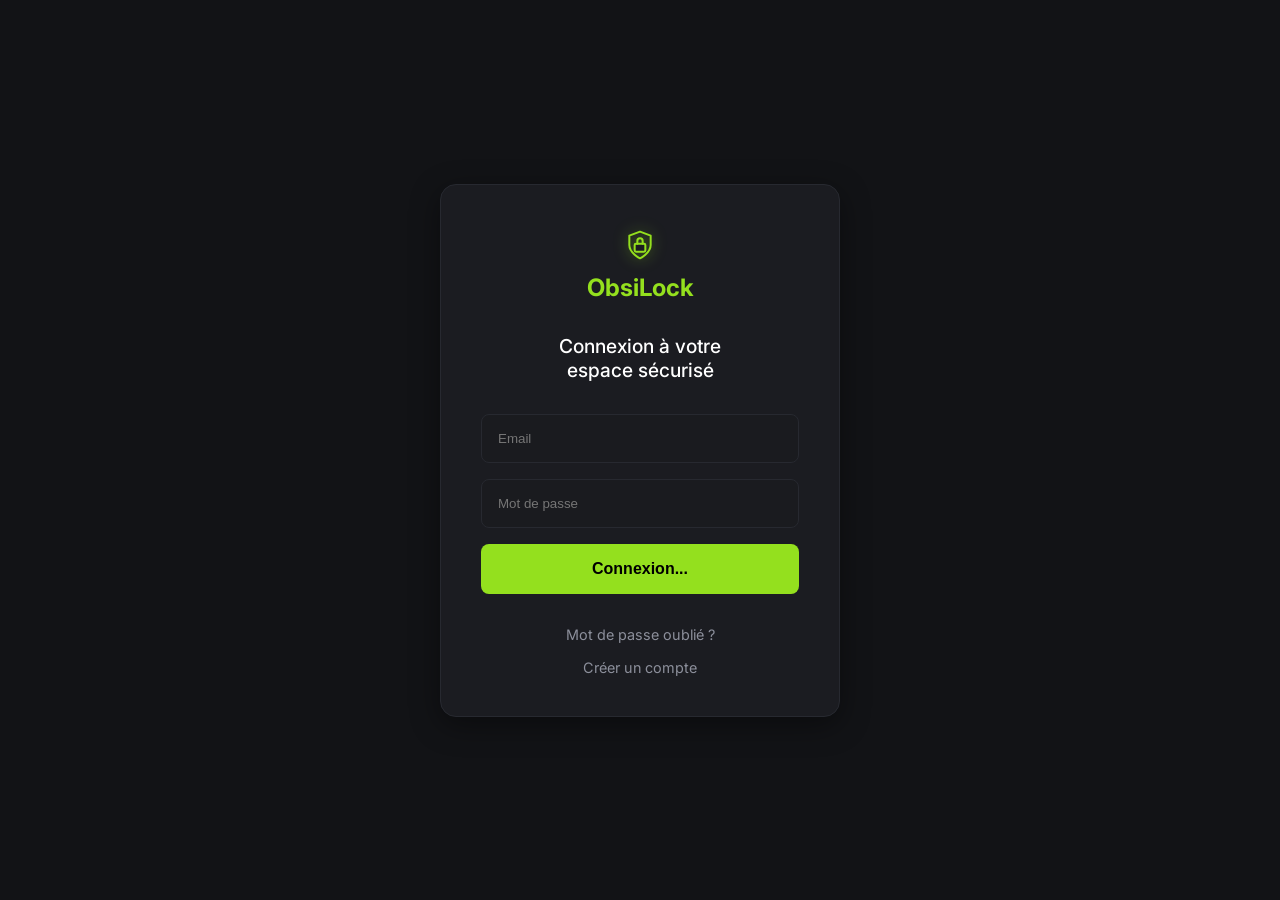
==== public/ui/index.html @ 06d2499e "feat: Client Lourd JavaFX - Design Cyber Dark, vrai Backend & Compte rendu" ====
<!DOCTYPE html>
<html lang="fr">

<head>
    <meta charset="UTF-8">
    <meta name="viewport" content="width=device-width, initial-scale=1.0">
    <title>ObsiLock - Coffre-Fort Sécurisé</title>
    <link rel="stylesheet" href="css/style.css?v=5">
    <link href="https://fonts.googleapis.com/css2?family=Inter:wght@400;500;600;700&display=swap" rel="stylesheet">
</head>

<body>
    <!-- AUTH SCREEN -->
    <div id="auth-screen" class="auth-container">
        <div class="auth-card">
            <div class="brand-icon" style="margin-bottom: 2rem;">
                <svg viewBox="0 0 24 24" fill="none" stroke="#94E01E" stroke-width="1.5" stroke-linecap="round"
                    stroke-linejoin="round">
                    <path d="M12 22s8-4 8-10V5l-8-3-8 3v7c0 6 8 10 8 10z"></path>
                    <rect x="8" y="11" width="8" height="6" rx="1" fill="#1b1c21"></rect>
                    <path d="M10 11V9a2 2 0 1 1 4 0v2"></path>
                </svg>
                <div class="brand-text" style="font-size:1.5rem; letter-spacing:0;">ObsiLock</div>
            </div>

            <h2 id="auth-title" style="font-size: 1.2rem; margin-bottom: 2rem; font-weight: 500;">Connexion à
                votre<br>espace sécurisé</h2>

            <form id="login-form" class="auth-form">
                <input type="email" id="email" placeholder="Email" required autocomplete="email">
                <input type="password" id="password" placeholder="Mot de passe" required
                    autocomplete="current-password">
                <button type="submit" class="btn-solid" id="submit-btn">Connexion...</button>
            </form>

            <div style="margin-top: 2rem; font-size: 0.9rem; color: var(--text-secondary);">
                <a href="#" style="color: inherit; text-decoration: none; display: block; margin-bottom: 1rem;">Mot de
                    passe oublié ?</a>
                <a href="#" style="color: inherit; text-decoration: none;" onclick="toggleAuthMode()">Créer un
                    compte</a>
            </div>
        </div>
    </div>

    <!-- MAIN APP LAYOUT -->
    <div id="app" class="hidden">

        <!-- SIDEBAR -->
        <aside class="sidebar">
            <div class="brand-icon">
                <svg viewBox="0 0 24 24" fill="none" stroke="#94E01E" stroke-width="1.5" stroke-linecap="round"
                    stroke-linejoin="round">
                    <path d="M12 22s8-4 8-10V5l-8-3-8 3v7c0 6 8 10 8 10z"></path>
                    <rect x="8" y="11" width="8" height="6" rx="1" fill="#17181c"></rect>
                    <path d="M10 11V9a2 2 0 1 1 4 0v2"></path>
                </svg>
                <div class="brand-text">ObsiLock</div>
            </div>

            <div class="nav-menu">
                <!-- Dashboard (Active) -->
                <div class="nav-link active" onclick="switchView('dashboard')" title="Dashboard">
                    <svg viewBox="0 0 24 24">
                        <path d="M3 3v18h18" />
                        <path d="M18 9l-5 5-4-4-5 5" />
                    </svg>
                </div>
                <!-- Folders -->
                <div class="nav-link" onclick="switchView('explorer')" title="Mes Dossiers" id="nav-explorer">
                    <svg viewBox="0 0 24 24">
                        <path d="M22 19a2 2 0 0 1-2 2H4a2 2 0 0 1-2-2V5a2 2 0 0 1 2-2h5l2 3h9a2 2 0 0 1 2 2z" />
                    </svg>
                </div>
                <!-- Files -->
                <div class="nav-link" onclick="alert('Vue fichiers globaux (Mock)')" title="Tous les Fichiers">
                    <svg viewBox="0 0 24 24">
                        <path d="M14 2H6a2 2 0 0 0-2 2v16a2 2 0 0 0 2 2h12a2 2 0 0 0 2-2V8z" />
                        <polyline points="14 2 14 8 20 8" />
                    </svg>
                </div>
                <!-- Open Book -->
                <div class="nav-link" onclick="alert('Documentation / Wiki')" title="Guide">
                    <svg viewBox="0 0 24 24">
                        <path d="M2 3h6a4 4 0 0 1 4 4v14a3 3 0 0 0-3-3H2z" />
                        <path d="M22 3h-6a4 4 0 0 0-4 4v14a3 3 0 0 1 3-3h7z" />
                    </svg>
                </div>
                <!-- Star -->
                <div class="nav-link" onclick="alert('Favoris')" title="Favoris">
                    <svg viewBox="0 0 24 24">
                        <polygon
                            points="12 2 15.09 8.26 22 9.27 17 14.14 18.18 21.02 12 17.77 5.82 21.02 7 14.14 2 9.27 8.91 8.26 12 2" />
                    </svg>
                </div>
                <!-- Trash -->
                <div class="nav-link" onclick="alert('Corbeille')" title="Corbeille">
                    <svg viewBox="0 0 24 24">
                        <polyline points="3 6 5 6 21 6" />
                        <path d="M19 6v14a2 2 0 0 1-2 2H7a2 2 0 0 1-2-2V6m3 0V4a2 2 0 0 1 2-2h4a2 2 0 0 1 2 2v2" />
                        <line x1="10" y1="11" x2="10" y2="17" />
                        <line x1="14" y1="11" x2="14" y2="17" />
                    </svg>
                </div>
            </div>

            <div class="nav-bottom">
                <div class="nav-link" onclick="logout()" title="Déconnexion (Settings temporaire)">
                    <svg viewBox="0 0 24 24">
                        <circle cx="12" cy="12" r="3" />
                        <path
                            d="M19.4 15a1.65 1.65 0 0 0 .33 1.82l.06.06a2 2 0 0 1 0 2.83 2 2 0 0 1-2.83 0l-.06-.06a1.65 1.65 0 0 0-1.82-.33 1.65 1.65 0 0 0-1 1.51V21a2 2 0 0 1-2 2 2 2 0 0 1-2-2v-.09A1.65 1.65 0 0 0 9 19.4a1.65 1.65 0 0 0-1.82.33l-.06.06a2 2 0 0 1-2.83 0 2 2 0 0 1 0-2.83l.06-.06a1.65 1.65 0 0 0 .33-1.82 1.65 1.65 0 0 0-1.51-1H3a2 2 0 0 1-2-2 2 2 0 0 1 2-2h.09A1.65 1.65 0 0 0 4.6 9a1.65 1.65 0 0 0-.33-1.82l-.06-.06a2 2 0 0 1 0-2.83 2 2 0 0 1 2.83 0l.06.06a1.65 1.65 0 0 0 1.82.33H9a1.65 1.65 0 0 0 1-1.51V3a2 2 0 0 1 2-2 2 2 0 0 1 2 2v.09a1.65 1.65 0 0 0 1 1.51 1.65 1.65 0 0 0 1.82-.33l.06-.06a2 2 0 0 1 2.83 0 2 2 0 0 1 0 2.83l-.06.06a1.65 1.65 0 0 0-.33 1.82V9a1.65 1.65 0 0 0 1.51 1H21a2 2 0 0 1 2 2 2 2 0 0 1-2 2h-.09a1.65 1.65 0 0 0-1.51 1z" />
                    </svg>
                </div>
            </div>
        </aside>

        <!-- MAIN CONTENT CONTAINER -->
        <main class="main-area">

            <!-- HEADER -->
            <header class="top-header">
                <div class="badge-tab" id="header-badge">Dashboard</div>
                <div class="title-row">
                    <h1 id="header-title">DashBoard</h1>
                    <div class="search-box">
                        <svg viewBox="0 0 24 24">
                            <circle cx="11" cy="11" r="8" />
                            <line x1="21" y1="21" x2="16.65" y2="16.65" />
                        </svg>
                        <input type="text" placeholder="Rechercher">
                    </div>
                </div>
            </header>

            <!-- ================= VIEW: DASHBOARD ================= -->
            <div id="view-dashboard" class="view-section active dashboard-scroll">
                <div class="dash-grid">

                    <!-- Dossier Widget -->
                    <div class="card">
                        <div class="card-header">
                            <h2 class="card-title">Dossier</h2>
                            <p class="card-subtitle" id="dash-folder-count">0 dossiers</p>
                        </div>
                        <div class="card-items-row" id="dash-folders">
                            <!-- JS Inject -->
                        </div>
                        <button class="btn-outline" onclick="openModal('folder-modal')">Ajouter un nouveau
                            dossier</button>
                    </div>

                    <!-- Fichier Widget -->
                    <div class="card">
                        <div class="card-header">
                            <h2 class="card-title">Fichier</h2>
                            <p class="card-subtitle" id="dash-file-count">0 fichiers</p>
                        </div>
                        <div class="card-items-row" id="dash-files">
                            <!-- JS Inject -->
                        </div>
                        <button class="btn-outline" onclick="document.getElementById('file-input').click()">Ajouter un
                            nouveau fichier</button>
                    </div>

                    <!-- Activité Récence -->
                    <div class="card">
                        <div class="card-header">
                            <h2 class="card-title">Activité récente</h2>
                        </div>
                        <div class="activity-list" id="activity-list" style="flex:1;">
                            <!-- JS Inject -->
                        </div>
                    </div>

                    <!-- Partages / Envois Widget -->
                    <div class="card">
                        <div class="card-header">
                            <h2 class="card-title">Consulter mes envois <span
                                    style="color:var(--primary); font-size:1.2rem;">🔗</span></h2>
                        </div>
                        <div class="card-items-row" id="dash-shares" style="flex:1;">
                            <!-- JS Inject -->
                        </div>
                        <button class="btn-outline" onclick="alert('Vue partages complet')">Consulter</button>
                    </div>
                </div>

                <!-- Quota Bar placed exactly as in mockup -->
                <div class="quota-area">
                    <span class="quota-text" id="quota-label">0go/1go</span>
                    <div class="quota-track">
                        <div class="quota-fill" id="quota-fill"></div>
                    </div>
                </div>
            </div>

            <!-- ================= VIEW: EXPLORER ================= -->
            <div id="view-explorer" class="view-section dashboard-scroll">
                <div class="explorer-header">
                    <h2 class="card-title" id="explorer-path">Mes Dossiers</h2>
                    <div class="explorer-actions">
                        <button class="btn-outline" onclick="goUpFolder()" id="btn-back"
                            style="display:none; width:auto; padding:0.5rem 1rem;">⬅ Retour</button>
                        <button class="btn-outline" onclick="openModal('folder-modal')"
                            style="width:auto; padding:0.5rem 1rem;">Nouveau Dossier</button>
                        <button class="btn-outline" onclick="document.getElementById('file-input').click()"
                            style="width:auto; padding:0.5rem 1rem;">Nouveau Fichier</button>
                    </div>
                </div>

                <!-- Table / Grid for Explorer -->
                <div class="card" style="flex:1; padding: 0;">
                    <table class="data-table">
                        <thead>
                            <tr>
                                <th>Nom</th>
                                <th>Taille</th>
                                <th>Date de modification</th>
                            </tr>
                        </thead>
                        <tbody id="explorer-body">
                            <!-- JS Inject -->
                        </tbody>
                    </table>
                </div>
            </div>

            <!-- GLOBAL FOOTER (Present on all views for Uploads) -->
            <footer class="bottom-footer">
                <h3 class="footer-title">Envoyer un dossier/fichier</h3>
                <div class="footer-actions">
                    <button class="footer-btn" onclick="openModal('folder-modal')">Envoyer un dossier</button>
                    <button class="footer-btn" onclick="document.getElementById('file-input').click()">Envoyer un
                        fichier</button>
                    <input type="file" id="file-input" class="hidden">
                    <input type="file" id="folder-input" class="hidden" webkitdirectory directory>
                </div>
            </footer>
        </main>
    </div>

    <!-- MODALS OVERLAYS -->

    <!-- Modal: Créer un dossier -->
    <div id="folder-modal" class="modal-overlay hidden">
        <div class="modal-content">
            <div class="modal-header">
                <h3 style="font-size:1.2rem; font-weight:500;">Créer un dossier</h3>
                <button style="background:none;border:none;color:var(--text-secondary);font-size:1.5rem;cursor:pointer;"
                    onclick="closeModal('folder-modal')">×</button>
            </div>
            <form id="create-folder-form" class="auth-form">
                <input type="text" id="folder-name" placeholder="Nom du dossier" required>
                <button type="submit" class="btn-solid" style="margin-top:1rem;">Créer</button>
            </form>
        </div>
    </div>

    <!-- Modal: File Details -->
    <div id="file-modal" class="modal-overlay hidden">
        <div class="modal-content">
            <div class="modal-header">
                <h3 id="file-modal-title" style="font-size:1.2rem; font-weight:500; word-break:break-all;">Fichier</h3>
                <button style="background:none;border:none;color:var(--text-secondary);font-size:1.5rem;cursor:pointer;"
                    onclick="closeModal('file-modal')">×</button>
            </div>
            <div style="margin-bottom: 2rem; color: var(--text-secondary); font-size: 0.9rem;">
                <p style="margin-bottom:0.5rem;"><strong>Taille:</strong> <span id="file-modal-size"
                        style="color:#fff;"></span></p>
                <p style="margin-bottom:0.5rem;"><strong>Modifié le:</strong> <span id="file-modal-date"
                        style="color:#fff;"></span></p>
                <p><strong>Version Actuelle:</strong> <span id="file-modal-version" style="color:#fff;"></span></p>
            </div>
            <div style="display:flex; flex-direction:column; gap:1rem;">
                <button class="btn-outline" id="btn-download-file">📥 Télécharger (Décrypté)</button>
                <button class="btn-outline" id="btn-share-file">🔗 Créer un Lien</button>
                <button class="btn-outline" id="btn-delete-file" style="border-color: #ff4757; color: #ff4757;">🗑
                    Supprimer</button>
            </div>
        </div>
    </div>

    <!-- Modal: Partage -->
    <div id="share-modal" class="modal-overlay hidden">
        <div class="modal-content">
            <div class="modal-header">
                <h3 style="font-size:1.2rem; font-weight:500;">Créer un partage</h3>
                <button style="background:none;border:none;color:var(--text-secondary);font-size:1.5rem;cursor:pointer;"
                    onclick="closeModal('share-modal')">×</button>
            </div>
            <form id="create-share-form" class="auth-form">
                <input type="text" id="share-label" placeholder="Description courte (ex: Pour le projet X)" required>
                <input type="number" id="share-max-uses" placeholder="Nombre max. de téléchargements" min="1" max="100">
                <button type="submit" class="btn-solid" style="margin-top:1rem;">Générer le lien sécurisé</button>
            </form>
        </div>
    </div>

    <!-- Modal: Résultat partage -->
    <div id="share-result-modal" class="modal-overlay hidden">
        <div class="modal-content" style="text-align: center;">
            <div class="modal-header">
                <h3 style="font-size:1.2rem; font-weight:500;">Lien Sécurisé Créé !</h3>
                <button style="background:none;border:none;color:var(--text-secondary);font-size:1.5rem;cursor:pointer;"
                    onclick="closeModal('share-result-modal')">×</button>
            </div>
            <p style="color: var(--text-secondary); margin-bottom: 1.5rem; font-size: 0.9rem;">Votre ressource est prête
                à être partagée.</p>
            <input type="text" id="share-url-result" readonly
                style="width:100%; padding:1rem; border-radius:8px; background:var(--bg-input); border:1px solid var(--border-color); color:var(--primary); text-align:center; font-weight:bold; outline:none; margin-bottom:1.5rem;">
            <button class="btn-outline" onclick="copyShareUrl()">📋 Copier le lien</button>
        </div>
    </div>

    <script src="js/app.js?v=6"></script>
</body>

</html>
---- public/ui/css/style.css ----
:root {
    --bg-app: #121316;
    --bg-sidebar: #17181c;
    --bg-card: #1b1c21;
    --bg-item: #212328;
    --bg-input: #1a1b1f;
    --border-color: #272930;
    --primary: #94E01E;
    /* Neon lime green */
    --primary-hover: #a5f02c;
    --text-primary: #FFFFFF;
    --text-secondary: #8c8f9b;
    --text-inactive: #4d515c;
    --shadow: 0 8px 30px rgba(0, 0, 0, 0.4);
    --sidebar-w: 80px;
}

* {
    margin: 0;
    padding: 0;
    box-sizing: border-box;
}

body {
    font-family: 'Inter', system-ui, sans-serif;
    background-color: var(--bg-app);
    color: var(--text-primary);
    height: 100vh;
    overflow: hidden;
}

/* Scrollbar */
::-webkit-scrollbar {
    width: 6px;
}

::-webkit-scrollbar-track {
    background: transparent;
}

::-webkit-scrollbar-thumb {
    background: #333;
    border-radius: 10px;
}

::-webkit-scrollbar-thumb:hover {
    background: var(--primary);
}

/* --- LAYOUT PARENT --- */
#app {
    width: 100vw;
    height: 100vh;
    display: flex;
}

/* --- SIDEBAR --- */
.sidebar {
    width: var(--sidebar-w);
    background: var(--bg-sidebar);
    display: flex;
    flex-direction: column;
    align-items: center;
    padding: 1.5rem 0;
    border-right: 1px solid var(--border-color);
    z-index: 10;
}

.brand-icon {
    display: flex;
    flex-direction: column;
    align-items: center;
    margin-bottom: 2rem;
    gap: 0.5rem;
}

.brand-icon svg {
    width: 32px;
    height: 40px;
    filter: drop-shadow(0 0 8px rgba(148, 224, 30, 0.4));
}

.brand-text {
    color: var(--primary);
    font-size: 0.75rem;
    font-weight: 700;
}

.nav-menu {
    display: flex;
    flex-direction: column;
    gap: 1.5rem;
    width: 100%;
    align-items: center;
    flex-grow: 1;
}

.nav-link {
    width: 40px;
    height: 40px;
    display: flex;
    justify-content: center;
    align-items: center;
    color: var(--text-inactive);
    border-radius: 10px;
    cursor: pointer;
    transition: all 0.2s;
}

.nav-link svg {
    width: 20px;
    height: 20px;
    stroke: currentColor;
    fill: none;
    stroke-width: 2;
    stroke-linecap: round;
    stroke-linejoin: round;
}

.nav-link:hover {
    color: var(--text-secondary);
}

.nav-link.active {
    color: var(--primary);
    /* In the screenshot it has a slight background or just green icon */
    background: transparent;
}

.nav-link.active svg {
    stroke-width: 2.5;
}

.nav-bottom {
    display: flex;
    flex-direction: column;
    gap: 1.5rem;
}

/* --- MAIN CONTENT AREA --- */
.main-area {
    flex: 1;
    display: flex;
    flex-direction: column;
    height: 100vh;
    background: var(--bg-app);
}

/* Header */
.top-header {
    padding: 1.5rem 2.5rem 1rem;
}

.badge-tab {
    display: inline-block;
    padding: 0.2rem 1rem;
    border: 1px solid var(--primary);
    border-radius: 12px;
    color: var(--text-primary);
    font-size: 0.7rem;
    margin-bottom: 1.5rem;
}

.title-row {
    display: flex;
    justify-content: space-between;
    align-items: center;
}

.title-row h1 {
    font-size: 2.5rem;
    font-weight: 500;
    letter-spacing: -0.5px;
}

.search-box {
    position: relative;
    width: 350px;
}

.search-box input {
    width: 100%;
    background: var(--bg-card);
    border: none;
    padding: 0.9rem 1rem 0.9rem 2.5rem;
    border-radius: 8px;
    color: white;
    font-size: 0.9rem;
    outline: none;
}

.search-box svg {
    position: absolute;
    left: 0.8rem;
    top: 50%;
    transform: translateY(-50%);
    width: 18px;
    height: 18px;
    stroke: var(--primary);
    fill: none;
    stroke-width: 2;
}

/* VIEW ARCHITECTURE */
.view-section {
    display: none;
    flex: 1;
    flex-direction: column;
    overflow: hidden;
}

.view-section.active {
    display: flex;
}

/* --- DASHBOARD VIEW --- */
.dashboard-scroll {
    flex: 1;
    overflow-y: auto;
    padding: 0 2.5rem 2.5rem;
}

.dash-grid {
    display: grid;
    grid-template-columns: repeat(2, 1fr);
    gap: 1.5rem;
    margin-bottom: 2rem;
}

.card {
    background: var(--bg-card);
    border-radius: 16px;
    padding: 1.5rem;
    display: flex;
    flex-direction: column;
    box-shadow: var(--shadow);
}

.card-header {
    margin-bottom: 1.5rem;
}

.card-title {
    font-size: 1.4rem;
    font-weight: 500;
}

.card-subtitle {
    font-size: 0.9rem;
    color: var(--text-secondary);
    margin-top: 0.3rem;
}

.card-items-row {
    display: flex;
    gap: 1rem;
    margin-bottom: 1.5rem;
    overflow-x: auto;
    padding-bottom: 0.5rem;
}

.item-box {
    background: var(--bg-item);
    border-radius: 12px;
    padding: 1rem 0.5rem;
    min-width: 85px;
    display: flex;
    flex-direction: column;
    align-items: center;
    cursor: pointer;
    transition: all 0.2s;
}

.item-box:hover {
    background: rgba(148, 224, 30, 0.05);
}

.item-box svg {
    width: 32px;
    height: 32px;
    stroke: var(--primary);
    fill: none;
    stroke-width: 1.5;
    margin-bottom: 0.8rem;
}

.item-box .item-name {
    font-size: 0.75rem;
    color: var(--text-primary);
    margin-bottom: 0.3rem;
    white-space: nowrap;
    overflow: hidden;
    text-overflow: ellipsis;
    width: 100%;
    text-align: center;
}

.item-box .item-meta {
    font-size: 0.65rem;
    color: var(--text-secondary);
}

.btn-outline {
    width: 100%;
    padding: 0.8rem;
    background: transparent;
    border: 1px solid var(--primary);
    color: #fff;
    border-radius: 8px;
    cursor: pointer;
    font-size: 0.85rem;
    transition: all 0.2s;
}

.btn-outline:hover {
    background: var(--primary);
    color: #000;
}

/* Activity List */
.activity-row {
    display: flex;
    align-items: center;
    justify-content: space-between;
    margin-bottom: 1.2rem;
}

.activity-row:last-child {
    margin-bottom: 0;
}

.act-left {
    display: flex;
    align-items: center;
    gap: 1rem;
    color: var(--text-primary);
    font-size: 0.9rem;
}

.act-left svg {
    width: 20px;
    height: 20px;
    stroke: var(--text-secondary);
    fill: none;
}

.act-time {
    color: var(--text-secondary);
    font-size: 0.8rem;
}

/* Quota Area */
.quota-area {
    display: flex;
    align-items: center;
    justify-content: center;
    gap: 1rem;
    margin-top: 1rem;
    margin-bottom: 2rem;
}

.quota-text {
    font-size: 0.8rem;
    color: var(--text-secondary);
}

.quota-track {
    width: 250px;
    height: 6px;
    background: var(--border-color);
    border-radius: 3px;
    overflow: hidden;
}

.quota-fill {
    height: 100%;
    background: var(--primary);
    width: 40%;
    box-shadow: 0 0 10px rgba(148, 224, 30, 0.5);
}

/* Bottom Footer (Envoyer) */
.bottom-footer {
    border-top: 1px solid var(--border-color);
    background: var(--bg-app);
    padding: 2rem;
    display: flex;
    flex-direction: column;
    align-items: center;
}

.footer-title {
    font-size: 1.2rem;
    font-weight: 400;
    margin-bottom: 1.5rem;
    text-decoration: underline;
    text-underline-offset: 4px;
    text-decoration-color: var(--text-secondary);
}

.footer-actions {
    display: flex;
    gap: 1.5rem;
}

.footer-btn {
    padding: 0.8rem 2.5rem;
    background: transparent;
    border: 1px solid var(--primary);
    color: #fff;
    border-radius: 8px;
    cursor: pointer;
    font-size: 0.9rem;
    transition: all 0.2s;
}

.footer-btn:hover {
    background: var(--primary);
    color: #000;
}

/* --- EXPLORER VIEW (List View) --- */
.explorer-header {
    display: flex;
    justify-content: space-between;
    align-items: center;
    margin-bottom: 1rem;
}

.explorer-actions {
    display: flex;
    gap: 1rem;
}

.data-table {
    width: 100%;
    border-collapse: collapse;
}

.data-table th,
.data-table td {
    padding: 1rem;
    text-align: left;
    border-bottom: 1px solid var(--border-color);
}

.data-table th {
    color: var(--text-secondary);
    font-weight: 500;
    font-size: 0.85rem;
}

.data-table tr:hover {
    background: var(--bg-card);
}

.data-table td {
    font-size: 0.9rem;
    cursor: pointer;
}

.table-icon-name {
    display: flex;
    align-items: center;
    gap: 0.8rem;
}

/* --- AUTH MODALS & TOASTS (Legacy but adapted) --- */
.auth-container {
    position: fixed;
    top: 0;
    left: 0;
    right: 0;
    bottom: 0;
    background: var(--bg-app);
    display: flex;
    justify-content: center;
    align-items: center;
    z-index: 2000;
}

.auth-card {
    width: 100%;
    max-width: 400px;
    text-align: center;
    padding: 2.5rem;
    background: var(--bg-card);
    border-radius: 16px;
    border: 1px solid var(--border-color);
    box-shadow: var(--shadow);
}

.auth-form input {
    width: 100%;
    padding: 1rem;
    margin-bottom: 1rem;
    background: var(--bg-input);
    border: 1px solid var(--border-color);
    border-radius: 8px;
    color: white;
    outline: none;
}

.auth-form input:focus {
    border-color: var(--primary);
}

.btn-solid {
    width: 100%;
    padding: 1rem;
    background: var(--primary);
    color: #000;
    border: none;
    border-radius: 8px;
    font-weight: 600;
    cursor: pointer;
    font-size: 1rem;
}

.modal-overlay {
    position: fixed;
    top: 0;
    left: 0;
    right: 0;
    bottom: 0;
    background: rgba(0, 0, 0, 0.8);
    display: flex;
    justify-content: center;
    align-items: center;
    z-index: 3000;
}

.modal-content {
    background: var(--bg-card);
    border: 1px solid var(--border-color);
    border-radius: 16px;
    padding: 2rem;
    width: 90%;
    max-width: 450px;
    position: relative;
}

.modal-header {
    display: flex;
    justify-content: space-between;
    margin-bottom: 1.5rem;
}

.toast {
    position: fixed;
    top: 2rem;
    right: 2rem;
    background: var(--bg-card);
    color: white;
    padding: 1rem 1.5rem;
    border-radius: 8px;
    border-left: 4px solid var(--primary);
    z-index: 4000;
    box-shadow: var(--shadow);
    transition: opacity 0.3s;
}

.toast-error {
    border-left-color: #ff4757;
}

.hidden {
    display: none !important;
}
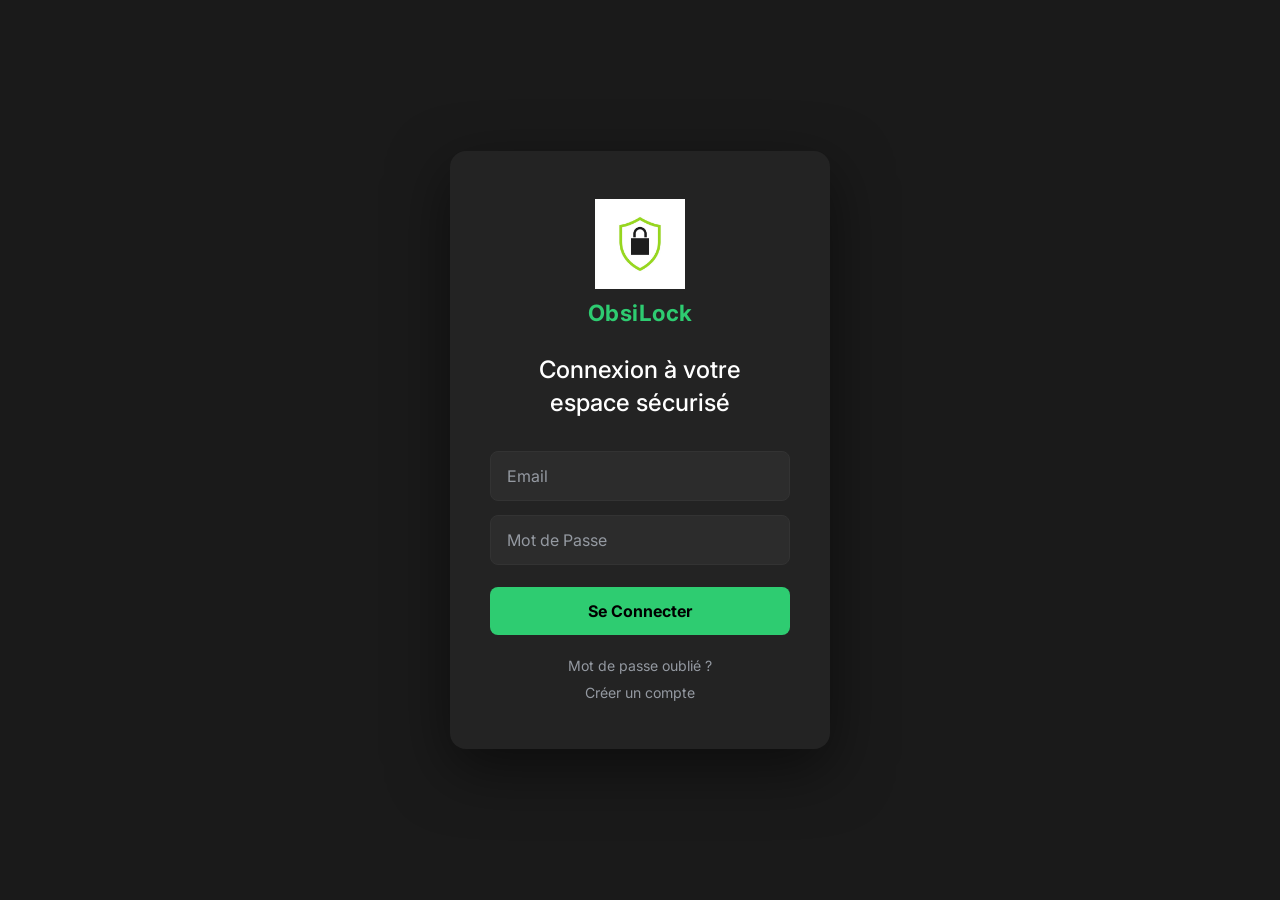
==== commit 369cf691: "feat: système de corbeille complet et refonte esthétique de l'UI - Ajout de la suppression réversibl" ====
--- a/public/ui/index.html
+++ b/public/ui/index.html
@@ -4,315 +4,603 @@
 <head>
     <meta charset="UTF-8">
     <meta name="viewport" content="width=device-width, initial-scale=1.0">
-    <title>ObsiLock - Coffre-Fort Sécurisé</title>
-    <link rel="stylesheet" href="css/style.css?v=5">
-    <link href="https://fonts.googleapis.com/css2?family=Inter:wght@400;500;600;700&display=swap" rel="stylesheet">
+    <title>ObsiLock — DashBoard</title>
+    <link href="https://fonts.googleapis.com/css2?family=Inter:wght@300;400;500;600;700&display=swap" rel="stylesheet">
+    <style>
+        * {
+            margin: 0;
+            padding: 0;
+            box-sizing: border-box;
+        }
+
+        :root {
+            --bg: #1a1a1a;
+            --sidebar: #232323;
+            --card: #2a2a2a;
+            --primary: #2ecc71;
+            --text: #ffffff;
+            --muted: #9499a1;
+            --border: #383838;
+        }
+
+        body {
+            font-family: 'Inter', sans-serif;
+            background: var(--bg);
+            color: var(--text);
+            height: 100vh;
+            display: flex;
+            overflow: hidden;
+        }
+
+        /* ===== SIDEBAR ===== */
+        .sidebar {
+            width: 80px;
+            background: var(--sidebar);
+            display: flex;
+            flex-direction: column;
+            align-items: center;
+            padding: 20px 0;
+            border-right: 1px solid var(--border);
+            flex-shrink: 0;
+        }
+
+        .sidebar-logo {
+            margin-bottom: 30px;
+        }
+
+        .sidebar-logo img {
+            width: 52px;
+            height: auto;
+        }
+
+        .sidebar-logo .brand {
+            font-size: .7rem;
+            font-weight: 700;
+            color: var(--primary);
+            text-align: center;
+            margin-top: 4px;
+        }
+
+        .nav-icons {
+            display: flex;
+            flex-direction: column;
+            gap: 6px;
+            flex: 1;
+        }
+
+        .nav-icon {
+            width: 48px;
+            height: 48px;
+            display: flex;
+            align-items: center;
+            justify-content: center;
+            border-radius: 10px;
+            cursor: pointer;
+            color: var(--muted);
+            font-size: 1.3rem;
+            transition: background .15s, color .15s;
+        }
+
+        .nav-icon:hover,
+        .nav-icon.active {
+            background: rgba(46, 204, 113, .12);
+            color: var(--primary);
+        }
+
+        .nav-icon.active {
+            border-left: 3px solid var(--primary);
+            border-radius: 0 10px 10px 0;
+        }
+
+        .sidebar-bottom {
+            margin-top: auto;
+        }
+
+        /* ===== MAIN ===== */
+        .main {
+            flex: 1;
+            display: flex;
+            flex-direction: column;
+            overflow: hidden;
+        }
+
+        /* TOP BAR */
+        .topbar {
+            padding: 16px 24px;
+            display: flex;
+            align-items: center;
+            gap: 16px;
+            border-bottom: 1px solid var(--border);
+            flex-shrink: 0;
+        }
+
+        .breadcrumb {
+            background: var(--card);
+            border: 1px solid var(--border);
+            border-radius: 20px;
+            padding: 4px 14px;
+            font-size: .8rem;
+            color: var(--muted);
+        }
+
+        .page-title {
+            font-size: 2rem;
+            font-weight: 700;
+            flex: 1;
+        }
+
+        .search-bar {
+            display: flex;
+            align-items: center;
+            gap: 8px;
+            background: var(--card);
+            border: 1px solid var(--border);
+            border-radius: 8px;
+            padding: 8px 16px;
+            min-width: 260px;
+        }
+
+        .search-bar input {
+            background: none;
+            border: none;
+            outline: none;
+            color: var(--text);
+            font-family: 'Inter', sans-serif;
+            font-size: .9rem;
+            width: 100%;
+        }
+
+        .search-bar input::placeholder {
+            color: var(--muted);
+        }
+
+        .search-icon {
+            color: var(--muted);
+            font-size: 1rem;
+        }
+
+        /* CONTENT */
+        .content-scroll {
+            flex: 1;
+            overflow-y: auto;
+            padding: 20px 24px;
+        }
+
+        .grid {
+            display: grid;
+            grid-template-columns: 1fr 1fr;
+            gap: 16px;
+        }
+
+        /* CARD */
+        .c-card {
+            background: var(--card);
+            border: 1px solid var(--border);
+            border-radius: 12px;
+            padding: 20px;
+        }
+
+        .c-card-title {
+            font-size: 1.25rem;
+            font-weight: 600;
+        }
+
+        .c-card-sub {
+            font-size: .8rem;
+            color: var(--muted);
+            margin-top: 2px;
+            margin-bottom: 16px;
+        }
+
+        /* Items row (folders/files) */
+        .items-row {
+            display: flex;
+            gap: 20px;
+            overflow-x: auto;
+            padding-bottom: 8px;
+            scrollbar-width: thin;
+            scrollbar-color: var(--border) transparent;
+        }
+
+        .thumb-item {
+            display: flex;
+            flex-direction: column;
+            align-items: center;
+            gap: 6px;
+            cursor: pointer;
+            min-width: 70px;
+        }
+
+        .thumb-icon {
+            font-size: 2.2rem;
+            color: var(--primary);
+            line-height: 1;
+        }
+
+        .thumb-name {
+            font-size: .72rem;
+            color: var(--muted);
+            text-align: center;
+            max-width: 70px;
+            overflow: hidden;
+            text-overflow: ellipsis;
+            white-space: nowrap;
+        }
+
+        .thumb-size {
+            font-size: .65rem;
+            color: var(--muted);
+        }
+
+        .btn-add {
+            display: block;
+            width: 100%;
+            margin-top: 14px;
+            background: none;
+            border: 1px solid var(--border);
+            border-radius: 6px;
+            padding: 8px;
+            color: var(--muted);
+            font-family: 'Inter', sans-serif;
+            font-size: .85rem;
+            cursor: pointer;
+            transition: border-color .15s, color .15s;
+        }
+
+        .btn-add:hover {
+            border-color: var(--primary);
+            color: var(--primary);
+        }
+
+        /* Activity */
+        .activity-row {
+            display: flex;
+            align-items: center;
+            gap: 12px;
+            padding: 10px 0;
+            border-bottom: 1px solid var(--border);
+        }
+
+        .activity-row:last-child {
+            border-bottom: none;
+        }
+
+        .activity-icon {
+            font-size: 1.2rem;
+            color: var(--primary);
+        }
+
+        .activity-label {
+            flex: 1;
+            font-size: .88rem;
+        }
+
+        .activity-time {
+            font-size: .78rem;
+            color: var(--muted);
+        }
+
+        /* QUOTA bar */
+        .quota-section {
+            padding: 10px 24px 0;
+            flex-shrink: 0;
+        }
+
+        .quota-bar-wrap {
+            display: flex;
+            align-items: center;
+            gap: 14px;
+        }
+
+        .quota-label {
+            font-size: .85rem;
+            color: var(--muted);
+            white-space: nowrap;
+        }
+
+        .quota-track {
+            flex: 1;
+            height: 6px;
+            background: var(--border);
+            border-radius: 99px;
+            overflow: hidden;
+        }
+
+        .quota-fill {
+            height: 100%;
+            background: var(--primary);
+            border-radius: 99px;
+            transition: width .4s;
+        }
+
+        /* BOTTOM SEND */
+        .bottom-section {
+            padding: 16px 24px 20px;
+            text-align: center;
+            border-top: 1px solid var(--border);
+            flex-shrink: 0;
+        }
+
+        .bottom-section h3 {
+            font-size: 1.1rem;
+            font-weight: 600;
+            text-decoration: underline;
+            margin-bottom: 12px;
+        }
+
+        .send-btns {
+            display: flex;
+            justify-content: center;
+            gap: 16px;
+        }
+
+        .btn-send {
+            background: none;
+            border: 1px solid var(--border);
+            border-radius: 6px;
+            padding: 10px 28px;
+            color: var(--text);
+            font-family: 'Inter', sans-serif;
+            font-size: .9rem;
+            cursor: pointer;
+            transition: border-color .15s, color .15s;
+        }
+
+        .btn-send:hover {
+            border-color: var(--primary);
+            color: var(--primary);
+        }
+
+        /* Placeholder when empty */
+        .empty {
+            color: var(--muted);
+            font-size: .85rem;
+            padding: 10px 0;
+        }
+    </style>
 </head>
 
 <body>
-    <!-- AUTH SCREEN -->
-    <div id="auth-screen" class="auth-container">
-        <div class="auth-card">
-            <div class="brand-icon" style="margin-bottom: 2rem;">
-                <svg viewBox="0 0 24 24" fill="none" stroke="#94E01E" stroke-width="1.5" stroke-linecap="round"
-                    stroke-linejoin="round">
-                    <path d="M12 22s8-4 8-10V5l-8-3-8 3v7c0 6 8 10 8 10z"></path>
-                    <rect x="8" y="11" width="8" height="6" rx="1" fill="#1b1c21"></rect>
-                    <path d="M10 11V9a2 2 0 1 1 4 0v2"></path>
-                </svg>
-                <div class="brand-text" style="font-size:1.5rem; letter-spacing:0;">ObsiLock</div>
+
+    <!-- SIDEBAR -->
+    <aside class="sidebar">
+        <div class="sidebar-logo">
+            <img src="logo.png" alt="ObsiLock">
+            <div class="brand">ObsiLock</div>
+        </div>
+
+        <div class="nav-icons">
+            <div class="nav-icon active" title="Dossiers">📁</div>
+            <div class="nav-icon" title="Fichiers">📄</div>
+            <div class="nav-icon" title="Partages" id="nav-shares">🔗</div>
+            <div class="nav-icon" title="Favoris">⭐</div>
+            <div class="nav-icon" title="Corbeille">🗑️</div>
+        </div>
+
+        <div class="sidebar-bottom">
+            <div class="nav-icon" title="Paramètres">⚙️</div>
+            <div class="nav-icon" title="Déconnexion" id="btn-logout">🚪</div>
+        </div>
+    </aside>
+
+    <!-- MAIN -->
+    <div class="main">
+        <!-- TOP -->
+        <div class="topbar">
+            <span class="breadcrumb">Dashboard</span>
+            <h1 class="page-title">DashBoard</h1>
+            <div class="search-bar">
+                <span class="search-icon">🔍</span>
+                <input type="text" placeholder="Rechercher">
             </div>
-
-            <h2 id="auth-title" style="font-size: 1.2rem; margin-bottom: 2rem; font-weight: 500;">Connexion à
-                votre<br>espace sécurisé</h2>
-
-            <form id="login-form" class="auth-form">
-                <input type="email" id="email" placeholder="Email" required autocomplete="email">
-                <input type="password" id="password" placeholder="Mot de passe" required
-                    autocomplete="current-password">
-                <button type="submit" class="btn-solid" id="submit-btn">Connexion...</button>
-            </form>
-
-            <div style="margin-top: 2rem; font-size: 0.9rem; color: var(--text-secondary);">
-                <a href="#" style="color: inherit; text-decoration: none; display: block; margin-bottom: 1rem;">Mot de
-                    passe oublié ?</a>
-                <a href="#" style="color: inherit; text-decoration: none;" onclick="toggleAuthMode()">Créer un
-                    compte</a>
+        </div>
+
+        <!-- QUOTA -->
+        <div class="quota-section">
+            <div class="quota-bar-wrap">
+                <span class="quota-label" id="quota-label">0go / 5go</span>
+                <div class="quota-track">
+                    <div class="quota-fill" id="quota-fill" style="width:0%"></div>
+                </div>
+            </div>
+        </div>
+
+        <!-- CONTENT -->
+        <div class="content-scroll">
+            <div class="grid">
+
+                <!-- Dossiers -->
+                <div class="c-card">
+                    <div class="c-card-title">Dossier</div>
+                    <div class="c-card-sub" id="folder-count">0 dossiers</div>
+                    <div class="items-row" id="folder-list">
+                        <span class="empty">Aucun dossier</span>
+                    </div>
+                    <button class="btn-add" id="btn-new-folder">Ajouter un nouveau dossier</button>
+                </div>
+
+                <!-- Fichiers -->
+                <div class="c-card">
+                    <div class="c-card-title">Fichier</div>
+                    <div class="c-card-sub" id="file-count">0 fichiers</div>
+                    <div class="items-row" id="file-list">
+                        <span class="empty">Aucun fichier</span>
+                    </div>
+                    <button class="btn-add" id="btn-upload">Ajouter un nouveau fichier</button>
+                    <input type="file" id="file-input" style="display:none">
+                </div>
+
+                <!-- Activité -->
+                <div class="c-card">
+                    <div class="c-card-title">Activité récente</div>
+                    <div style="margin-top:12px;" id="activity-list">
+                        <div class="empty">Chargement...</div>
+                    </div>
+                </div>
+
+                <!-- Partages -->
+                <div class="c-card">
+                    <div class="c-card-title">Consulter mes envoie <span style="color:var(--primary)">🔗</span></div>
+                    <div class="items-row" id="shares-list" style="margin-top:12px;">
+                        <div class="empty">Aucun partage</div>
+                    </div>
+                    <button class="btn-add" id="btn-shares">Consulter</button>
+                </div>
+
+            </div>
+        </div>
+
+        <!-- BOTTOM -->
+        <div class="bottom-section">
+            <h3>Envoyer un dossier/fichier</h3>
+            <div class="send-btns">
+                <button class="btn-send">Envoyer un dossier</button>
+                <button class="btn-send" id="btn-upload2">Envoyer un fichier</button>
             </div>
         </div>
     </div>
 
-    <!-- MAIN APP LAYOUT -->
-    <div id="app" class="hidden">
-
-        <!-- SIDEBAR -->
-        <aside class="sidebar">
-            <div class="brand-icon">
-                <svg viewBox="0 0 24 24" fill="none" stroke="#94E01E" stroke-width="1.5" stroke-linecap="round"
-                    stroke-linejoin="round">
-                    <path d="M12 22s8-4 8-10V5l-8-3-8 3v7c0 6 8 10 8 10z"></path>
-                    <rect x="8" y="11" width="8" height="6" rx="1" fill="#17181c"></rect>
-                    <path d="M10 11V9a2 2 0 1 1 4 0v2"></path>
-                </svg>
-                <div class="brand-text">ObsiLock</div>
+    <script>
+        const BASE = 'http://api.obsilock.iris.a3n.fr:8080';
+        const token = localStorage.getItem('obsilock_token');
+        const email = localStorage.getItem('obsilock_email') || '';
+
+        if (!token) { window.location.href = 'login.html'; }
+
+        const authH = { 'Authorization': 'Bearer ' + token };
+
+        function formatSize(b) {
+            if (!b) return '0o';
+            if (b < 1024) return b + 'o';
+            if (b < 1024 ** 2) return (b / 1024).toFixed(0) + 'ko';
+            if (b < 1024 ** 3) return (b / 1024 ** 2).toFixed(1) + 'mo';
+            return (b / 1024 ** 3).toFixed(1) + 'go';
+        }
+
+        function folderIcon() { return '📁'; }
+        function fileIcon(name) {
+            if (!name) return '📄';
+            const ext = name.split('.').pop().toLowerCase();
+            const m = { pdf: '📑', doc: '📝', docx: '📝', xls: '📊', xlsx: '📊', jpg: '🖼️', jpeg: '🖼️', png: '🖼️', mp4: '🎬', mp3: '🎵', zip: '🗜️' };
+            return m[ext] || '📄';
+        }
+
+        // Quota
+        async function loadQuota() {
+            try {
+                const r = await fetch(`${BASE}/me/quota`, { headers: authH });
+                const d = await r.json();
+                const used = d.used || d.quota_used || 0;
+                const total = d.total || d.quota_total || (5 * 1024 ** 3);
+                const pct = Math.min(100, (used / total) * 100).toFixed(1);
+                document.getElementById('quota-label').textContent = `${formatSize(used)} / ${formatSize(total)}`;
+                document.getElementById('quota-fill').style.width = pct + '%';
+            } catch { }
+        }
+
+        // Folders
+        async function loadFolders() {
+            try {
+                const r = await fetch(`${BASE}/folders`, { headers: authH });
+                const d = await r.json();
+                const folders = Array.isArray(d) ? d : (d.data || d.folders || []);
+                document.getElementById('folder-count').textContent = `${folders.length} dossier(s)`;
+                const list = document.getElementById('folder-list');
+                if (folders.length === 0) { list.innerHTML = '<span class="empty">Aucun dossier</span>'; return; }
+                list.innerHTML = folders.slice(0, 6).map(f => `
+            <div class="thumb-item">
+                <div class="thumb-icon">${folderIcon()}</div>
+                <div class="thumb-name">${f.name || 'Dossier'}</div>
+                <div class="thumb-size">—</div>
             </div>
-
-            <div class="nav-menu">
-                <!-- Dashboard (Active) -->
-                <div class="nav-link active" onclick="switchView('dashboard')" title="Dashboard">
-                    <svg viewBox="0 0 24 24">
-                        <path d="M3 3v18h18" />
-                        <path d="M18 9l-5 5-4-4-5 5" />
-                    </svg>
-                </div>
-                <!-- Folders -->
-                <div class="nav-link" onclick="switchView('explorer')" title="Mes Dossiers" id="nav-explorer">
-                    <svg viewBox="0 0 24 24">
-                        <path d="M22 19a2 2 0 0 1-2 2H4a2 2 0 0 1-2-2V5a2 2 0 0 1 2-2h5l2 3h9a2 2 0 0 1 2 2z" />
-                    </svg>
-                </div>
-                <!-- Files -->
-                <div class="nav-link" onclick="alert('Vue fichiers globaux (Mock)')" title="Tous les Fichiers">
-                    <svg viewBox="0 0 24 24">
-                        <path d="M14 2H6a2 2 0 0 0-2 2v16a2 2 0 0 0 2 2h12a2 2 0 0 0 2-2V8z" />
-                        <polyline points="14 2 14 8 20 8" />
-                    </svg>
-                </div>
-                <!-- Open Book -->
-                <div class="nav-link" onclick="alert('Documentation / Wiki')" title="Guide">
-                    <svg viewBox="0 0 24 24">
-                        <path d="M2 3h6a4 4 0 0 1 4 4v14a3 3 0 0 0-3-3H2z" />
-                        <path d="M22 3h-6a4 4 0 0 0-4 4v14a3 3 0 0 1 3-3h7z" />
-                    </svg>
-                </div>
-                <!-- Star -->
-                <div class="nav-link" onclick="alert('Favoris')" title="Favoris">
-                    <svg viewBox="0 0 24 24">
-                        <polygon
-                            points="12 2 15.09 8.26 22 9.27 17 14.14 18.18 21.02 12 17.77 5.82 21.02 7 14.14 2 9.27 8.91 8.26 12 2" />
-                    </svg>
-                </div>
-                <!-- Trash -->
-                <div class="nav-link" onclick="alert('Corbeille')" title="Corbeille">
-                    <svg viewBox="0 0 24 24">
-                        <polyline points="3 6 5 6 21 6" />
-                        <path d="M19 6v14a2 2 0 0 1-2 2H7a2 2 0 0 1-2-2V6m3 0V4a2 2 0 0 1 2-2h4a2 2 0 0 1 2 2v2" />
-                        <line x1="10" y1="11" x2="10" y2="17" />
-                        <line x1="14" y1="11" x2="14" y2="17" />
-                    </svg>
-                </div>
+        `).join('');
+            } catch { }
+        }
+
+        // Files
+        async function loadFiles() {
+            try {
+                const r = await fetch(`${BASE}/files?page=1&per_page=8`, { headers: authH });
+                const d = await r.json();
+                const files = d.data || d.files || [];
+                const total = d.pagination?.total || files.length;
+                document.getElementById('file-count').textContent = `${total} fichier(s)`;
+                const list = document.getElementById('file-list');
+                if (files.length === 0) { list.innerHTML = '<span class="empty">Aucun fichier</span>'; return; }
+                list.innerHTML = files.slice(0, 6).map(f => `
+            <div class="thumb-item">
+                <div class="thumb-icon">${fileIcon(f.filename || f.name)}</div>
+                <div class="thumb-name">${f.filename || f.name || 'Fichier'}</div>
+                <div class="thumb-size">${formatSize(f.size)}</div>
             </div>
-
-            <div class="nav-bottom">
-                <div class="nav-link" onclick="logout()" title="Déconnexion (Settings temporaire)">
-                    <svg viewBox="0 0 24 24">
-                        <circle cx="12" cy="12" r="3" />
-                        <path
-                            d="M19.4 15a1.65 1.65 0 0 0 .33 1.82l.06.06a2 2 0 0 1 0 2.83 2 2 0 0 1-2.83 0l-.06-.06a1.65 1.65 0 0 0-1.82-.33 1.65 1.65 0 0 0-1 1.51V21a2 2 0 0 1-2 2 2 2 0 0 1-2-2v-.09A1.65 1.65 0 0 0 9 19.4a1.65 1.65 0 0 0-1.82.33l-.06.06a2 2 0 0 1-2.83 0 2 2 0 0 1 0-2.83l.06-.06a1.65 1.65 0 0 0 .33-1.82 1.65 1.65 0 0 0-1.51-1H3a2 2 0 0 1-2-2 2 2 0 0 1 2-2h.09A1.65 1.65 0 0 0 4.6 9a1.65 1.65 0 0 0-.33-1.82l-.06-.06a2 2 0 0 1 0-2.83 2 2 0 0 1 2.83 0l.06.06a1.65 1.65 0 0 0 1.82.33H9a1.65 1.65 0 0 0 1-1.51V3a2 2 0 0 1 2-2 2 2 0 0 1 2 2v.09a1.65 1.65 0 0 0 1 1.51 1.65 1.65 0 0 0 1.82-.33l.06-.06a2 2 0 0 1 2.83 0 2 2 0 0 1 0 2.83l-.06.06a1.65 1.65 0 0 0-.33 1.82V9a1.65 1.65 0 0 0 1.51 1H21a2 2 0 0 1 2 2 2 2 0 0 1-2 2h-.09a1.65 1.65 0 0 0-1.51 1z" />
-                    </svg>
-                </div>
-            </div>
-        </aside>
-
-        <!-- MAIN CONTENT CONTAINER -->
-        <main class="main-area">
-
-            <!-- HEADER -->
-            <header class="top-header">
-                <div class="badge-tab" id="header-badge">Dashboard</div>
-                <div class="title-row">
-                    <h1 id="header-title">DashBoard</h1>
-                    <div class="search-box">
-                        <svg viewBox="0 0 24 24">
-                            <circle cx="11" cy="11" r="8" />
-                            <line x1="21" y1="21" x2="16.65" y2="16.65" />
-                        </svg>
-                        <input type="text" placeholder="Rechercher">
-                    </div>
-                </div>
-            </header>
-
-            <!-- ================= VIEW: DASHBOARD ================= -->
-            <div id="view-dashboard" class="view-section active dashboard-scroll">
-                <div class="dash-grid">
-
-                    <!-- Dossier Widget -->
-                    <div class="card">
-                        <div class="card-header">
-                            <h2 class="card-title">Dossier</h2>
-                            <p class="card-subtitle" id="dash-folder-count">0 dossiers</p>
-                        </div>
-                        <div class="card-items-row" id="dash-folders">
-                            <!-- JS Inject -->
-                        </div>
-                        <button class="btn-outline" onclick="openModal('folder-modal')">Ajouter un nouveau
-                            dossier</button>
-                    </div>
-
-                    <!-- Fichier Widget -->
-                    <div class="card">
-                        <div class="card-header">
-                            <h2 class="card-title">Fichier</h2>
-                            <p class="card-subtitle" id="dash-file-count">0 fichiers</p>
-                        </div>
-                        <div class="card-items-row" id="dash-files">
-                            <!-- JS Inject -->
-                        </div>
-                        <button class="btn-outline" onclick="document.getElementById('file-input').click()">Ajouter un
-                            nouveau fichier</button>
-                    </div>
-
-                    <!-- Activité Récence -->
-                    <div class="card">
-                        <div class="card-header">
-                            <h2 class="card-title">Activité récente</h2>
-                        </div>
-                        <div class="activity-list" id="activity-list" style="flex:1;">
-                            <!-- JS Inject -->
-                        </div>
-                    </div>
-
-                    <!-- Partages / Envois Widget -->
-                    <div class="card">
-                        <div class="card-header">
-                            <h2 class="card-title">Consulter mes envois <span
-                                    style="color:var(--primary); font-size:1.2rem;">🔗</span></h2>
-                        </div>
-                        <div class="card-items-row" id="dash-shares" style="flex:1;">
-                            <!-- JS Inject -->
-                        </div>
-                        <button class="btn-outline" onclick="alert('Vue partages complet')">Consulter</button>
-                    </div>
-                </div>
-
-                <!-- Quota Bar placed exactly as in mockup -->
-                <div class="quota-area">
-                    <span class="quota-text" id="quota-label">0go/1go</span>
-                    <div class="quota-track">
-                        <div class="quota-fill" id="quota-fill"></div>
-                    </div>
-                </div>
-            </div>
-
-            <!-- ================= VIEW: EXPLORER ================= -->
-            <div id="view-explorer" class="view-section dashboard-scroll">
-                <div class="explorer-header">
-                    <h2 class="card-title" id="explorer-path">Mes Dossiers</h2>
-                    <div class="explorer-actions">
-                        <button class="btn-outline" onclick="goUpFolder()" id="btn-back"
-                            style="display:none; width:auto; padding:0.5rem 1rem;">⬅ Retour</button>
-                        <button class="btn-outline" onclick="openModal('folder-modal')"
-                            style="width:auto; padding:0.5rem 1rem;">Nouveau Dossier</button>
-                        <button class="btn-outline" onclick="document.getElementById('file-input').click()"
-                            style="width:auto; padding:0.5rem 1rem;">Nouveau Fichier</button>
-                    </div>
-                </div>
-
-                <!-- Table / Grid for Explorer -->
-                <div class="card" style="flex:1; padding: 0;">
-                    <table class="data-table">
-                        <thead>
-                            <tr>
-                                <th>Nom</th>
-                                <th>Taille</th>
-                                <th>Date de modification</th>
-                            </tr>
-                        </thead>
-                        <tbody id="explorer-body">
-                            <!-- JS Inject -->
-                        </tbody>
-                    </table>
-                </div>
-            </div>
-
-            <!-- GLOBAL FOOTER (Present on all views for Uploads) -->
-            <footer class="bottom-footer">
-                <h3 class="footer-title">Envoyer un dossier/fichier</h3>
-                <div class="footer-actions">
-                    <button class="footer-btn" onclick="openModal('folder-modal')">Envoyer un dossier</button>
-                    <button class="footer-btn" onclick="document.getElementById('file-input').click()">Envoyer un
-                        fichier</button>
-                    <input type="file" id="file-input" class="hidden">
-                    <input type="file" id="folder-input" class="hidden" webkitdirectory directory>
-                </div>
-            </footer>
-        </main>
-    </div>
-
-    <!-- MODALS OVERLAYS -->
-
-    <!-- Modal: Créer un dossier -->
-    <div id="folder-modal" class="modal-overlay hidden">
-        <div class="modal-content">
-            <div class="modal-header">
-                <h3 style="font-size:1.2rem; font-weight:500;">Créer un dossier</h3>
-                <button style="background:none;border:none;color:var(--text-secondary);font-size:1.5rem;cursor:pointer;"
-                    onclick="closeModal('folder-modal')">×</button>
-            </div>
-            <form id="create-folder-form" class="auth-form">
-                <input type="text" id="folder-name" placeholder="Nom du dossier" required>
-                <button type="submit" class="btn-solid" style="margin-top:1rem;">Créer</button>
-            </form>
-        </div>
-    </div>
-
-    <!-- Modal: File Details -->
-    <div id="file-modal" class="modal-overlay hidden">
-        <div class="modal-content">
-            <div class="modal-header">
-                <h3 id="file-modal-title" style="font-size:1.2rem; font-weight:500; word-break:break-all;">Fichier</h3>
-                <button style="background:none;border:none;color:var(--text-secondary);font-size:1.5rem;cursor:pointer;"
-                    onclick="closeModal('file-modal')">×</button>
-            </div>
-            <div style="margin-bottom: 2rem; color: var(--text-secondary); font-size: 0.9rem;">
-                <p style="margin-bottom:0.5rem;"><strong>Taille:</strong> <span id="file-modal-size"
-                        style="color:#fff;"></span></p>
-                <p style="margin-bottom:0.5rem;"><strong>Modifié le:</strong> <span id="file-modal-date"
-                        style="color:#fff;"></span></p>
-                <p><strong>Version Actuelle:</strong> <span id="file-modal-version" style="color:#fff;"></span></p>
-            </div>
-            <div style="display:flex; flex-direction:column; gap:1rem;">
-                <button class="btn-outline" id="btn-download-file">📥 Télécharger (Décrypté)</button>
-                <button class="btn-outline" id="btn-share-file">🔗 Créer un Lien</button>
-                <button class="btn-outline" id="btn-delete-file" style="border-color: #ff4757; color: #ff4757;">🗑
-                    Supprimer</button>
-            </div>
-        </div>
-    </div>
-
-    <!-- Modal: Partage -->
-    <div id="share-modal" class="modal-overlay hidden">
-        <div class="modal-content">
-            <div class="modal-header">
-                <h3 style="font-size:1.2rem; font-weight:500;">Créer un partage</h3>
-                <button style="background:none;border:none;color:var(--text-secondary);font-size:1.5rem;cursor:pointer;"
-                    onclick="closeModal('share-modal')">×</button>
-            </div>
-            <form id="create-share-form" class="auth-form">
-                <input type="text" id="share-label" placeholder="Description courte (ex: Pour le projet X)" required>
-                <input type="number" id="share-max-uses" placeholder="Nombre max. de téléchargements" min="1" max="100">
-                <button type="submit" class="btn-solid" style="margin-top:1rem;">Générer le lien sécurisé</button>
-            </form>
-        </div>
-    </div>
-
-    <!-- Modal: Résultat partage -->
-    <div id="share-result-modal" class="modal-overlay hidden">
-        <div class="modal-content" style="text-align: center;">
-            <div class="modal-header">
-                <h3 style="font-size:1.2rem; font-weight:500;">Lien Sécurisé Créé !</h3>
-                <button style="background:none;border:none;color:var(--text-secondary);font-size:1.5rem;cursor:pointer;"
-                    onclick="closeModal('share-result-modal')">×</button>
-            </div>
-            <p style="color: var(--text-secondary); margin-bottom: 1.5rem; font-size: 0.9rem;">Votre ressource est prête
-                à être partagée.</p>
-            <input type="text" id="share-url-result" readonly
-                style="width:100%; padding:1rem; border-radius:8px; background:var(--bg-input); border:1px solid var(--border-color); color:var(--primary); text-align:center; font-weight:bold; outline:none; margin-bottom:1.5rem;">
-            <button class="btn-outline" onclick="copyShareUrl()">📋 Copier le lien</button>
-        </div>
-    </div>
-
-    <script src="js/app.js?v=6"></script>
+        `).join('');
+            } catch { }
+        }
+
+        // Activity
+        async function loadActivity() {
+            try {
+                const r = await fetch(`${BASE}/me/activity?limit=3`, { headers: authH });
+                const d = await r.json();
+                const acts = d.activities || d.data || d || [];
+                const list = document.getElementById('activity-list');
+                if (!acts.length) { list.innerHTML = '<div class="empty">Aucune activité</div>'; return; }
+                list.innerHTML = acts.slice(0, 3).map(a => {
+                    const isFolder = (a.type || '').includes('folder');
+                    const icon = a.type === 'download' ? '⬇️' : a.type === 'delete' ? '🗑' : isFolder ? '📁' : '📄';
+                    const label = a.filename || a.folder_name || a.name || a.type || '—';
+                    const time = a.date ? new Date(a.date).toLocaleTimeString('fr-FR', { hour: '2-digit', minute: '2-digit' }) : '';
+                    return `<div class="activity-row">
+                <span class="activity-icon">${icon}</span>
+                <span class="activity-label">${label}</span>
+                <span class="activity-time">${time}</span>
+            </div>`;
+                }).join('');
+            } catch {
+                document.getElementById('activity-list').innerHTML = '<div class="empty">Activité non disponible</div>';
+            }
+        }
+
+        // Upload
+        document.getElementById('btn-upload').addEventListener('click', () => document.getElementById('file-input').click());
+        document.getElementById('btn-upload2').addEventListener('click', () => document.getElementById('file-input').click());
+        document.getElementById('file-input').addEventListener('change', async (e) => {
+            const file = e.target.files[0];
+            if (!file) return;
+            const fd = new FormData();
+            fd.append('file', file);
+            try {
+                const r = await fetch(`${BASE}/files`, { method: 'POST', headers: authH, body: fd });
+                if (r.ok) { alert('Fichier uploadé !'); loadFiles(); loadQuota(); }
+                else { const d = await r.json(); alert('Erreur : ' + (d.error || r.status)); }
+            } catch { alert('Erreur réseau'); }
+            e.target.value = '';
+        });
+
+        // New folder
+        document.getElementById('btn-new-folder').addEventListener('click', async () => {
+            const name = prompt('Nom du nouveau dossier :');
+            if (!name) return;
+            try {
+                const r = await fetch(`${BASE}/folders`, {
+                    method: 'POST', headers: { ...authH, 'Content-Type': 'application/json' },
+                    body: JSON.stringify({ name })
+                });
+                if (r.ok) { loadFolders(); }
+                else { const d = await r.json(); alert('Erreur : ' + (d.error || r.status)); }
+            } catch { alert('Erreur réseau'); }
+        });
+
+        // Logout
+        document.getElementById('btn-logout').addEventListener('click', () => {
+            localStorage.removeItem('obsilock_token');
+            localStorage.removeItem('obsilock_email');
+            window.location.href = 'login.html';
+        });
+
+        // Init
+        loadQuota(); loadFolders(); loadFiles(); loadActivity();
+    </script>
 </body>
 
 </html>
